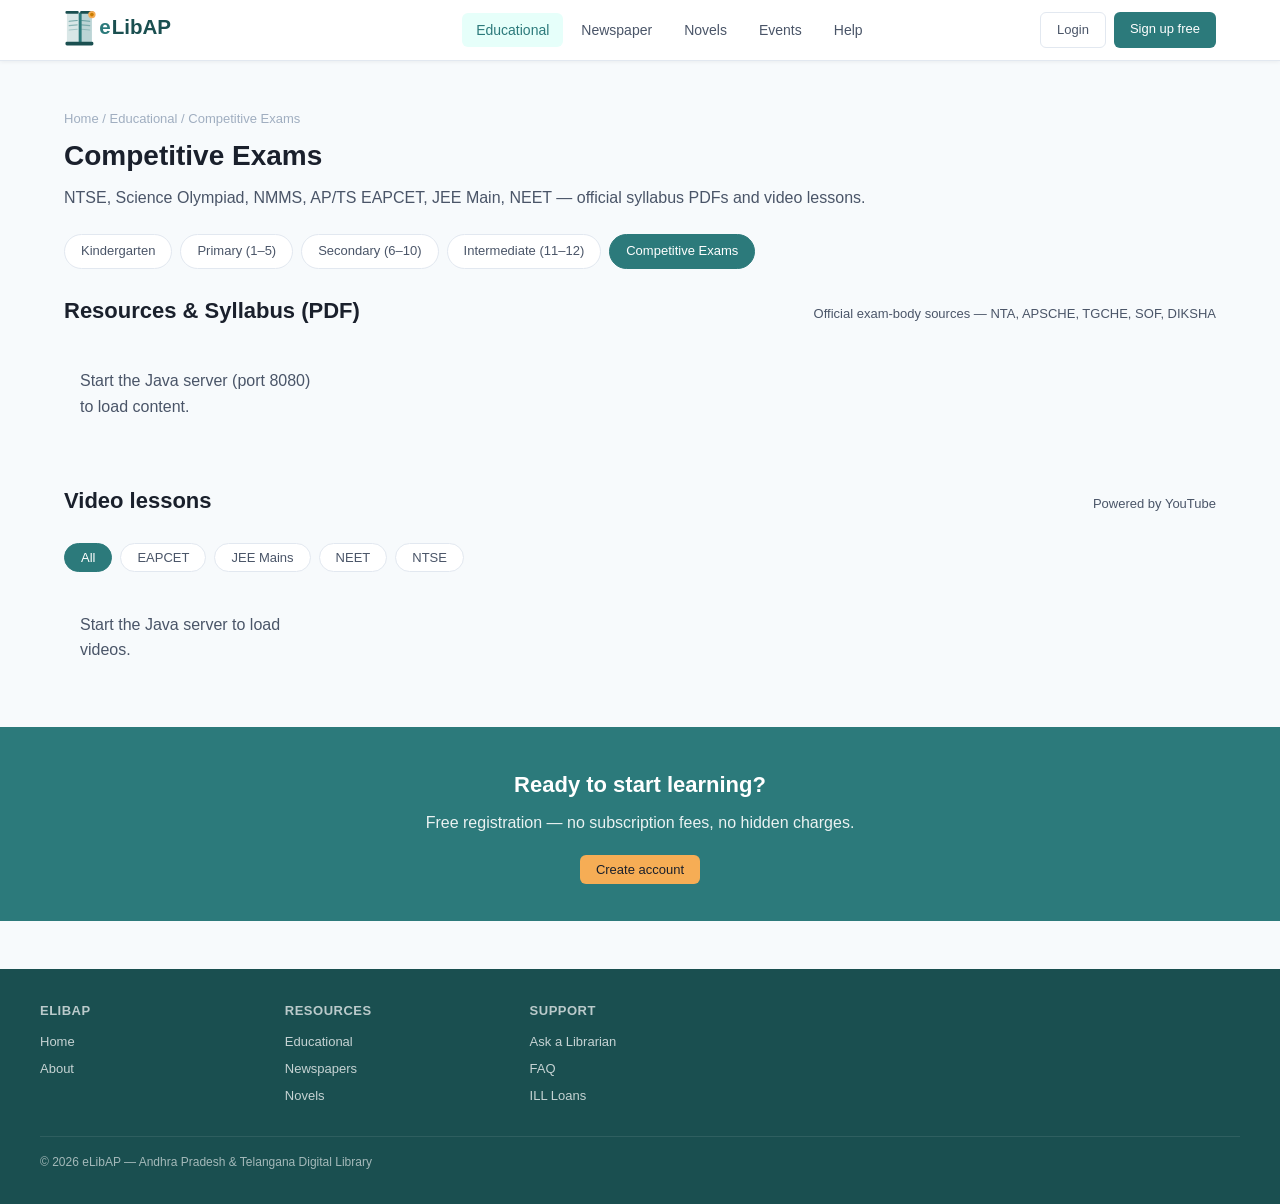
==== competitive.html @ 75661006 "changes in secondary and fix help" ====
<!DOCTYPE html>
<html lang="en">
<head>
  <meta charset="UTF-8">
  <meta name="viewport" content="width=device-width, initial-scale=1.0">
  <title>Competitive Exams — eLibAP</title>
  <link rel="stylesheet" href="css/styles.css">
</head>
<body>

<nav>
  <div class="nav-inner">
    <a href="index.html" class="nav-logo"><img src="css/logo.svg" alt="eLibAP" style="height:44px;width:auto;display:block;"></a>
    <div class="nav-links">
      <a href="educational.html" class="active">Educational</a>
      <a href="newspaper.html">Newspaper</a>
      <a href="novels.html">Novels</a>
      <a href="events.html">Events</a>
      <a href="help.html">Help</a>
    </div>
    <div class="nav-auth">
      <a href="#" class="btn-ghost">Login</a>
      <a href="#" class="btn-primary">Sign up free</a>
    </div>
  </div>
</nav>

<div class="section">
  <p style="font-size:13px;color:var(--text-light);margin-bottom:4px;">
    <a href="index.html" style="color:var(--text-light);text-decoration:none;">Home</a> /
    <a href="educational.html" style="color:var(--text-light);text-decoration:none;">Educational</a> / Competitive Exams
  </p>
  <h1 style="font-size:28px;font-weight:bold;margin-bottom:6px;">Competitive Exams</h1>
  <p style="color:var(--text-mid);margin-bottom:24px;">NTSE, Science Olympiad, NMMS, AP/TS EAPCET, JEE Main, NEET — official syllabus PDFs and video lessons.</p>

  <!-- Stage sub-nav -->
  <div class="filter-tabs">
    <a href="kindergarten.html" class="filter-tab">Kindergarten</a>
    <a href="primary.html" class="filter-tab">Primary (1–5)</a>
    <a href="secondary.html" class="filter-tab">Secondary (6–10)</a>
    <a href="intermediate.html" class="filter-tab">Intermediate (11–12)</a>
    <a href="competitive.html" class="filter-tab active">Competitive Exams</a>
  </div>

  <!-- Resources & Syllabus -->
  <div class="section-header">
    <h2>Resources &amp; Syllabus (PDF)</h2>
    <span style="font-size:13px;color:var(--text-mid);">Official exam-body sources — NTA, APSCHE, TGCHE, SOF, DIKSHA</span>
  </div>
  <div id="resourceGrid" class="card-grid" style="margin-bottom:48px;">
    <div class="loading">Loading…</div>
  </div>

  <!-- Video lessons -->
  <div class="section-header">
    <h2>Video lessons</h2>
    <span style="font-size:13px;color:var(--text-mid);">Powered by YouTube</span>
  </div>

  <div class="filter-tabs" id="videoTabs">
    <button class="filter-tab active" data-filter="all">All</button>
    <button class="filter-tab" data-filter="EAPCET">EAPCET</button>
    <button class="filter-tab" data-filter="JEE">JEE Mains</button>
    <button class="filter-tab" data-filter="NEET">NEET</button>
    <button class="filter-tab" data-filter="NTSE">NTSE</button>
  </div>

  <div id="videoGrid" class="card-grid">
    <div class="loading">Loading videos…</div>
  </div>
</div>

<!-- CTA -->
<div style="background:var(--teal-600);color:white;text-align:center;padding:40px 24px;">
  <h2 style="font-size:22px;margin-bottom:8px;">Ready to start learning?</h2>
  <p style="opacity:0.9;margin-bottom:20px;">Free registration — no subscription fees, no hidden charges.</p>
  <a href="#" onclick="openSignup();return false;" class="btn-primary" style="background:var(--amber-400);color:var(--text-dark);">Create account</a>
</div>

<footer>
  <div class="footer-inner">
    <div class="footer-grid">
      <div class="footer-col"><h4>eLibAP</h4><a href="index.html">Home</a><a href="#">About</a></div>
      <div class="footer-col"><h4>Resources</h4><a href="educational.html">Educational</a><a href="newspaper.html">Newspapers</a><a href="novels.html">Novels</a></div>
      <div class="footer-col"><h4>Support</h4><a href="#">Ask a Librarian</a><a href="#">FAQ</a><a href="#">ILL Loans</a></div>
    </div>
    <div class="footer-bottom">© 2026 eLibAP — Andhra Pradesh &amp; Telangana Digital Library</div>
  </div>
</footer>

<script>
  const API = 'http://localhost:8080/api';
  let allVideos = [];

  function renderResources(list) {
    const grid = document.getElementById('resourceGrid');
    if (!list.length) { grid.innerHTML = '<p style="color:var(--text-mid);padding:16px;">No resources found.</p>'; return; }
    grid.innerHTML = list.map(c => `
      <div class="card">
        <span class="card-badge badge-hot">COMPETITIVE</span>
        <h3>${c.name}</h3>
        <p>${c.description}</p>
        <div class="card-actions">
          ${c.pdfUrl ? `<a href="${c.pdfUrl}" target="_blank" class="btn-card-primary">📄 Download Syllabus PDF</a>` : ''}
          <a href="${c.resourceUrl}" target="_blank" class="btn-card-ghost">${c.pdfUrl ? 'Official Site' : 'Visit Resource'}</a>
          <a href="${c.youtubePlaylist}" target="_blank" class="btn-card-ghost">YouTube</a>
        </div>
      </div>`).join('');
  }

  function renderVideos(filter) {
    const grid = document.getElementById('videoGrid');
    const competitive = allVideos.filter(v => v.board === 'Competitive');
    const filtered = filter === 'all' ? competitive : competitive.filter(v => v.title.toUpperCase().includes(filter));
    if (!filtered.length) { grid.innerHTML = '<p style="color:var(--text-mid);padding:16px;">No videos found.</p>'; return; }
    grid.innerHTML = filtered.map(v => `
      <div class="card">
        <span class="card-badge badge-free">VIDEO</span>
        <div class="video-wrapper" style="margin-bottom:12px;">
          <iframe src="https://www.youtube-nocookie.com/embed/${v.youtubeId}?rel=0&modestbranding=1" allowfullscreen loading="lazy"></iframe>
        </div>
        <h3>${v.title}</h3>
        <p>${v.chapter} · ${v.duration} · ${v.language}</p>
      </div>`).join('');
  }

  document.getElementById('videoTabs').addEventListener('click', e => {
    if (!e.target.matches('.filter-tab')) return;
    document.querySelectorAll('#videoTabs .filter-tab').forEach(t => t.classList.remove('active'));
    e.target.classList.add('active');
    renderVideos(e.target.dataset.filter);
  });

  fetch(`${API}/educational`)
    .then(r => r.json())
    .then(data => renderResources(data.competitive))
    .catch(() => { document.getElementById('resourceGrid').innerHTML = '<p style="color:var(--text-mid);padding:16px;">Start the Java server (port 8080) to load content.</p>'; });

  fetch(`${API}/videos`)
    .then(r => r.json())
    .then(data => { allVideos = data; renderVideos('all'); })
    .catch(() => { document.getElementById('videoGrid').innerHTML = '<p style="color:var(--text-mid);padding:16px;">Start the Java server to load videos.</p>'; });
</script>
<script src="js/auth.js"></script>
</body>
</html>
---- css/styles.css ----
:root {
  --teal-400: #38b2ac;
  --teal-600: #2c7a7b;
  --teal-800: #1a4f50;
  --blue-600: #2b6cb0;
  --amber-400: #f6ad55;
  --coral-600: #e53e3e;
  --text-dark: #1a202c;
  --text-mid: #4a5568;
  --text-light: #a0aec0;
  --surface: #f7fafc;
  --border: #e2e8f0;
  --white: #ffffff;
}

* { box-sizing: border-box; margin: 0; padding: 0; }

body {
  font-family: Arial, sans-serif;
  background: var(--surface);
  color: var(--text-dark);
  line-height: 1.6;
}

/* NAV */
nav {
  background: var(--white);
  border-bottom: 1px solid var(--border);
  position: sticky;
  top: 0;
  z-index: 100;
  box-shadow: 0 1px 4px rgba(0,0,0,0.06);
}
.nav-inner {
  max-width: 1200px;
  margin: 0 auto;
  padding: 0 24px;
  display: flex;
  align-items: center;
  justify-content: space-between;
  height: 60px;
}
.nav-logo {
  font-size: 22px;
  font-weight: bold;
  color: var(--teal-600);
  text-decoration: none;
  display: flex;
  align-items: center;
  gap: 8px;
}
.nav-logo span { color: var(--teal-400); }
.nav-links { display: flex; align-items: center; gap: 4px; }
.nav-links a {
  padding: 6px 14px;
  border-radius: 6px;
  text-decoration: none;
  color: var(--text-mid);
  font-size: 14px;
  font-weight: 500;
  transition: background 0.15s, color 0.15s;
}
.nav-links a:hover, .nav-links a.active {
  background: #e6fffa;
  color: var(--teal-600);
}
.nav-auth { display: flex; gap: 8px; }
.btn-ghost {
  padding: 7px 16px;
  border: 1px solid var(--border);
  border-radius: 6px;
  background: none;
  font-size: 13px;
  cursor: pointer;
  color: var(--text-mid);
  text-decoration: none;
  font-weight: 500;
}
.btn-primary {
  padding: 7px 16px;
  background: var(--teal-600);
  color: var(--white);
  border: none;
  border-radius: 6px;
  font-size: 13px;
  cursor: pointer;
  text-decoration: none;
  font-weight: 500;
  transition: background 0.15s;
}
.btn-primary:hover { background: var(--teal-800); }

/* HERO */
.hero {
  background: linear-gradient(135deg, var(--teal-600) 0%, var(--teal-800) 100%);
  color: var(--white);
  padding: 64px 24px;
  text-align: center;
}
.hero h1 { font-size: 36px; font-weight: bold; margin-bottom: 12px; }
.hero p { font-size: 18px; opacity: 0.9; margin-bottom: 32px; }
.search-bar {
  max-width: 600px;
  margin: 0 auto;
  display: flex;
  gap: 0;
  background: var(--white);
  border-radius: 8px;
  overflow: hidden;
  box-shadow: 0 4px 16px rgba(0,0,0,0.2);
}
.search-bar input {
  flex: 1;
  padding: 14px 20px;
  border: none;
  outline: none;
  font-size: 15px;
  color: var(--text-dark);
}
.search-bar button {
  padding: 14px 24px;
  background: var(--amber-400);
  border: none;
  cursor: pointer;
  font-size: 15px;
  font-weight: bold;
  color: var(--text-dark);
}

/* SECTION */
.section { max-width: 1200px; margin: 0 auto; padding: 48px 24px; }
.section-header {
  display: flex;
  align-items: baseline;
  justify-content: space-between;
  margin-bottom: 24px;
}
.section-header h2 { font-size: 22px; font-weight: bold; }
.section-header a { font-size: 14px; color: var(--teal-600); text-decoration: none; }
.section-header a:hover { text-decoration: underline; }

/* CARDS GRID */
.card-grid { display: grid; grid-template-columns: repeat(auto-fill, minmax(260px, 1fr)); gap: 20px; }
.card {
  background: var(--white);
  border: 1px solid var(--border);
  border-radius: 10px;
  padding: 20px;
  transition: box-shadow 0.15s, transform 0.15s;
}
.card:hover { box-shadow: 0 4px 16px rgba(0,0,0,0.1); transform: translateY(-2px); }
.card-badge {
  display: inline-block;
  font-size: 11px;
  font-weight: bold;
  padding: 2px 8px;
  border-radius: 4px;
  margin-bottom: 10px;
  letter-spacing: 0.5px;
}
.badge-new { background: #e6fffa; color: var(--teal-600); }
.badge-hot { background: #fff5f5; color: var(--coral-600); }
.badge-free { background: #ebf8ff; color: var(--blue-600); }
.badge-workshop { background: #fef3c7; color: #92400e; }
.badge-bookclub { background: #ede9fe; color: #5b21b6; }
.badge-podcast { background: #e0f2fe; color: #0369a1; }
.badge-notice { background: #fef9c3; color: #713f12; }
.card h3 { font-size: 15px; font-weight: bold; margin-bottom: 6px; }
.card p { font-size: 13px; color: var(--text-mid); margin-bottom: 4px; }
.card-actions { margin-top: 14px; display: flex; gap: 8px; }
.btn-card-primary {
  flex: 1;
  padding: 8px;
  background: var(--teal-600);
  color: var(--white);
  border: none;
  border-radius: 6px;
  font-size: 13px;
  cursor: pointer;
  text-align: center;
  text-decoration: none;
  font-weight: 500;
  display: block;
  transition: background 0.15s;
}
.btn-card-primary:hover { background: var(--teal-800); }
.btn-card-ghost {
  flex: 1;
  padding: 8px;
  border: 1px solid var(--border);
  background: none;
  border-radius: 6px;
  font-size: 13px;
  cursor: pointer;
  text-align: center;
  text-decoration: none;
  color: var(--text-mid);
  display: block;
}

/* CATEGORY TILES */
.tile-grid { display: grid; grid-template-columns: repeat(auto-fill, minmax(200px, 1fr)); gap: 16px; }
.tile {
  background: var(--white);
  border: 1px solid var(--border);
  border-radius: 10px;
  padding: 24px 16px;
  text-align: center;
  cursor: pointer;
  text-decoration: none;
  color: var(--text-dark);
  transition: box-shadow 0.15s, border-color 0.15s;
  display: block;
}
.tile:hover { border-color: var(--teal-400); box-shadow: 0 4px 12px rgba(56,178,172,0.15); }
.tile-icon { font-size: 32px; margin-bottom: 10px; }
.tile h3 { font-size: 14px; font-weight: bold; margin-bottom: 4px; }
.tile p { font-size: 12px; color: var(--text-mid); }

/* VIDEO EMBED */
.video-wrapper { position: relative; padding-bottom: 56.25%; height: 0; overflow: hidden; border-radius: 8px; }
.video-wrapper iframe { position: absolute; top: 0; left: 0; width: 100%; height: 100%; border: 0; }

/* FOOTER */
footer {
  background: var(--teal-800);
  color: var(--white);
  padding: 32px 24px;
  margin-top: 48px;
}
.footer-inner { max-width: 1200px; margin: 0 auto; }
.footer-grid { display: grid; grid-template-columns: repeat(auto-fill, minmax(200px, 1fr)); gap: 24px; margin-bottom: 24px; }
.footer-col h4 { font-size: 13px; font-weight: bold; margin-bottom: 10px; opacity: 0.7; letter-spacing: 0.5px; text-transform: uppercase; }
.footer-col a { display: block; color: rgba(255,255,255,0.75); font-size: 13px; margin-bottom: 6px; text-decoration: none; }
.footer-col a:hover { color: var(--white); }
.footer-bottom { border-top: 1px solid rgba(255,255,255,0.15); padding-top: 16px; font-size: 12px; opacity: 0.6; }

/* LOADING */
.loading { text-align: center; padding: 48px; color: var(--text-light); font-size: 15px; }

/* FILTER TABS */
.filter-tabs { display: flex; gap: 8px; flex-wrap: wrap; margin-bottom: 24px; }
.filter-tab {
  padding: 6px 16px;
  border-radius: 20px;
  border: 1px solid var(--border);
  background: var(--white);
  font-size: 13px;
  cursor: pointer;
  color: var(--text-mid);
  font-weight: 500;
  text-decoration: none;
  display: inline-block;
  transition: all 0.15s;
}
.filter-tab.active, .filter-tab:hover {
  background: var(--teal-600);
  color: var(--white);
  border-color: var(--teal-600);
}

/* RESPONSIVE */
@media (max-width: 640px) {
  .hero h1 { font-size: 24px; }
  .hero p { font-size: 15px; }
  .nav-links { display: none; }
  .section { padding: 32px 16px; }
}
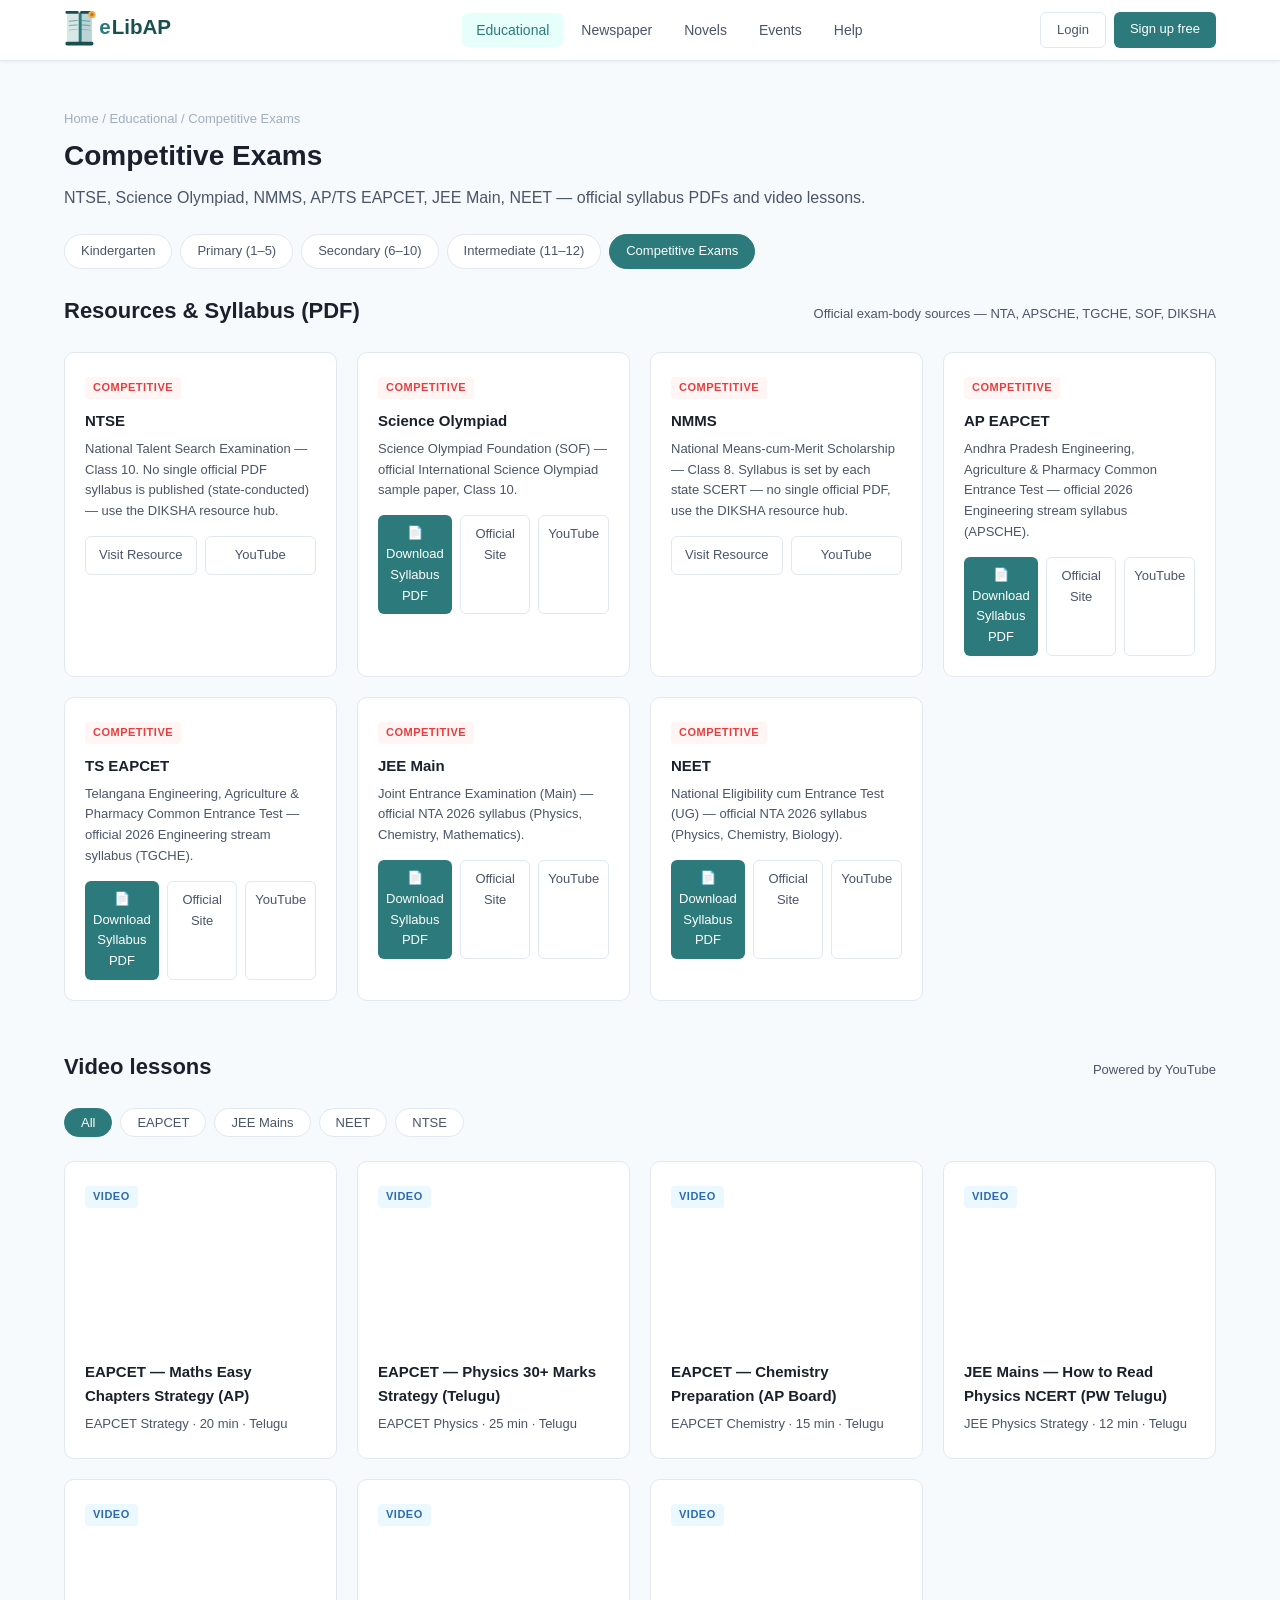
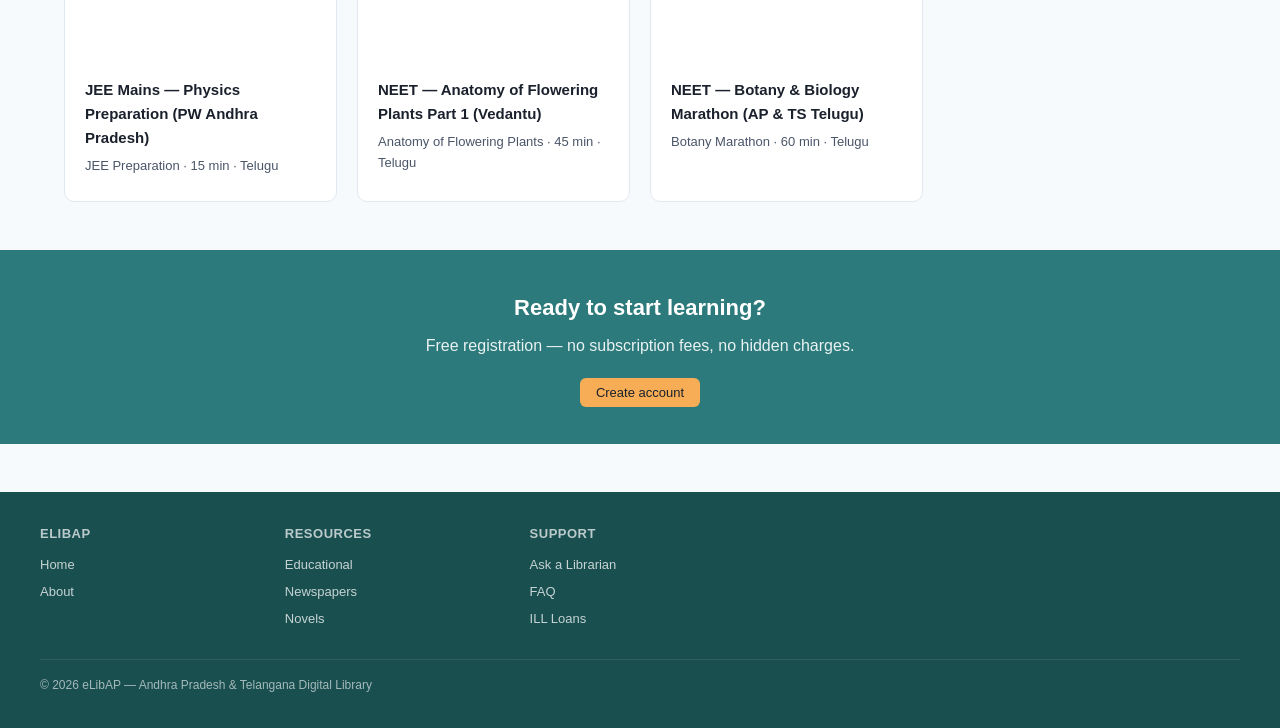
==== commit 03b6400d: "Make site fully static for Netlify, add mobile nav menu Switch every page from fetching the Java API" ====
--- a/competitive.html
+++ b/competitive.html
@@ -11,6 +11,7 @@
 <nav>
   <div class="nav-inner">
     <a href="index.html" class="nav-logo"><img src="css/logo.svg" alt="eLibAP" style="height:44px;width:auto;display:block;"></a>
+    <button class="nav-toggle" onclick="toggleMobileNav()" aria-label="Toggle menu">☰</button>
     <div class="nav-links">
       <a href="educational.html" class="active">Educational</a>
       <a href="newspaper.html">Newspaper</a>
@@ -89,7 +90,7 @@
 </footer>
 
 <script>
-  const API = 'http://localhost:8080/api';
+  const API = 'data';
   let allVideos = [];
 
   function renderResources(list) {
@@ -131,15 +132,15 @@
     renderVideos(e.target.dataset.filter);
   });
 
-  fetch(`${API}/educational`)
+  fetch(`${API}/educational.json`)
     .then(r => r.json())
     .then(data => renderResources(data.competitive))
-    .catch(() => { document.getElementById('resourceGrid').innerHTML = '<p style="color:var(--text-mid);padding:16px;">Start the Java server (port 8080) to load content.</p>'; });
+    .catch(() => { document.getElementById('resourceGrid').innerHTML = '<p style="color:var(--text-mid);padding:16px;">Failed to load content. Please refresh the page.</p>'; });
 
-  fetch(`${API}/videos`)
+  fetch(`${API}/videos.json`)
     .then(r => r.json())
     .then(data => { allVideos = data; renderVideos('all'); })
-    .catch(() => { document.getElementById('videoGrid').innerHTML = '<p style="color:var(--text-mid);padding:16px;">Start the Java server to load videos.</p>'; });
+    .catch(() => { document.getElementById('videoGrid').innerHTML = '<p style="color:var(--text-mid);padding:16px;">Failed to load videos. Please refresh the page.</p>'; });
 </script>
 <script src="js/auth.js"></script>
 </body>
--- a/css/styles.css
+++ b/css/styles.css
@@ -65,6 +65,16 @@
   color: var(--teal-600);
 }
 .nav-auth { display: flex; gap: 8px; }
+.nav-toggle {
+  display: none;
+  background: none;
+  border: none;
+  font-size: 26px;
+  line-height: 1;
+  cursor: pointer;
+  color: var(--text-dark);
+  padding: 4px 8px;
+}
 .btn-ghost {
   padding: 7px 16px;
   border: 1px solid var(--border);
@@ -263,6 +273,23 @@
 @media (max-width: 640px) {
   .hero h1 { font-size: 24px; }
   .hero p { font-size: 15px; }
-  .nav-links { display: none; }
   .section { padding: 32px 16px; }
-}
+
+  .nav-inner { flex-wrap: wrap; height: auto; min-height: 60px; }
+  .nav-toggle { display: block; order: 2; }
+  .nav-auth { order: 3; }
+  .nav-links {
+    display: none;
+    order: 4;
+    width: 100%;
+    flex-direction: column;
+    align-items: stretch;
+    gap: 2px;
+    padding: 8px 0 4px;
+    background: var(--white);
+    border-top: 1px solid var(--border);
+    margin-top: 8px;
+  }
+  .nav-links.open { display: flex; }
+  .nav-links a { padding: 10px 12px; }
+}
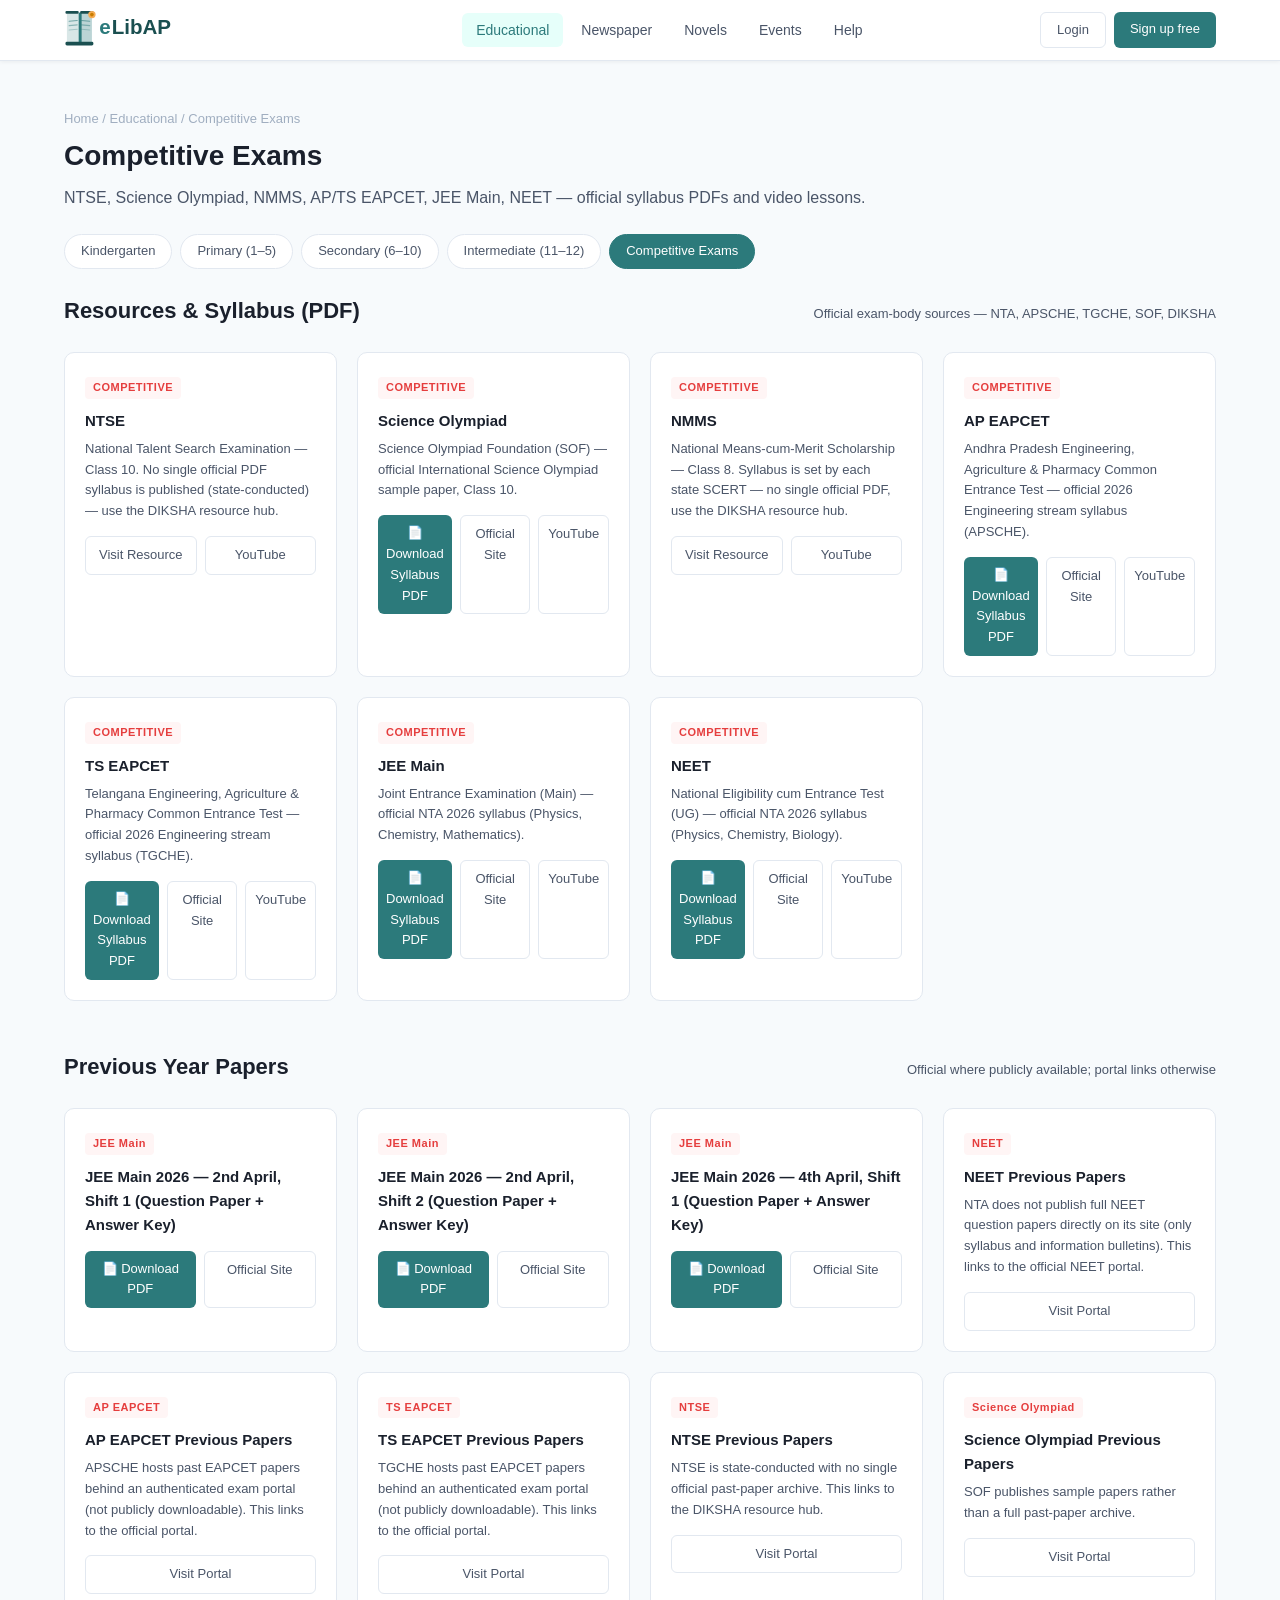
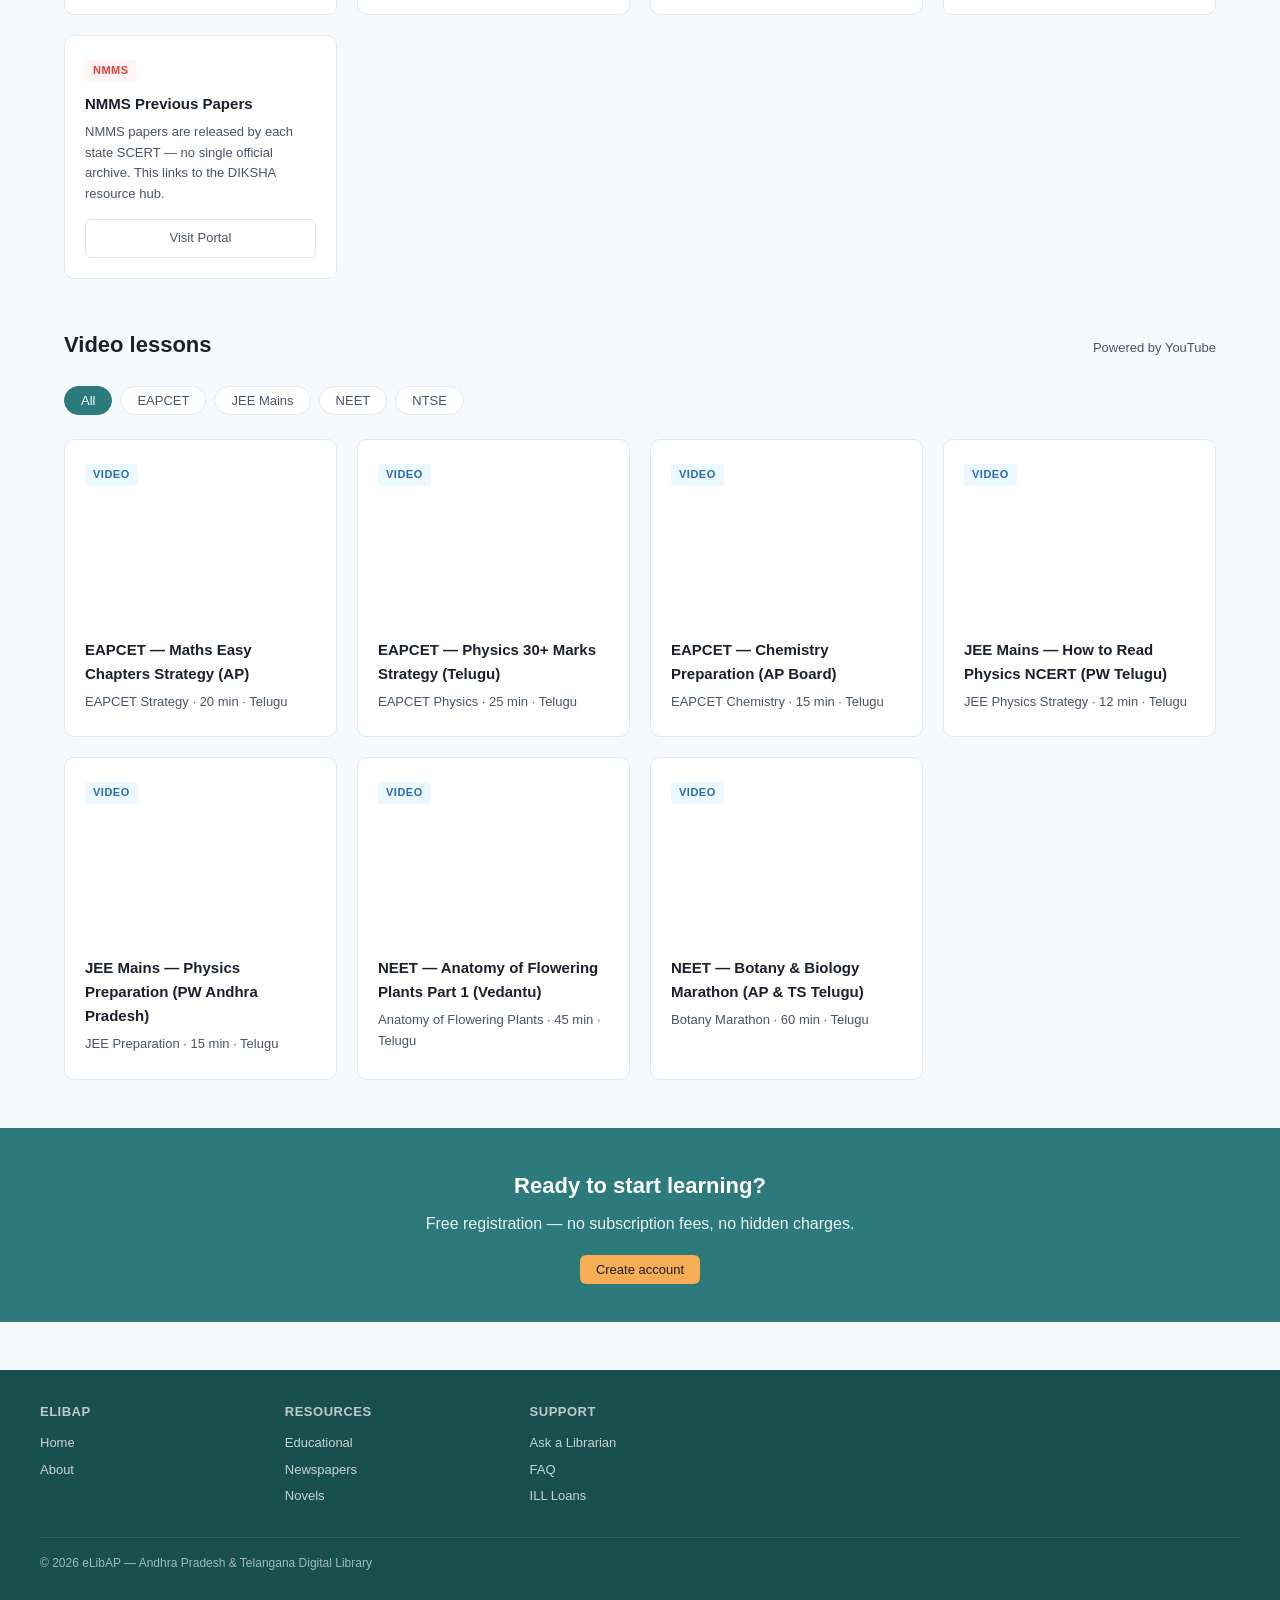
==== commit 249d2848: "Add Intermediate streams, previous year papers, and novel genres - Intermediate: 18 verified BIEAP t" ====
--- a/competitive.html
+++ b/competitive.html
@@ -50,6 +50,15 @@
   </div>
   <div id="resourceGrid" class="card-grid" style="margin-bottom:48px;">
     <div class="loading">Loading…</div>
+  </div>
+
+  <!-- Previous Year Papers -->
+  <div class="section-header">
+    <h2>Previous Year Papers</h2>
+    <span style="font-size:13px;color:var(--text-mid);">Official where publicly available; portal links otherwise</span>
+  </div>
+  <div id="papersGrid" class="card-grid" style="margin-bottom:48px;">
+    <div class="loading">Loading papers…</div>
   </div>
 
   <!-- Video lessons -->
@@ -109,6 +118,21 @@
       </div>`).join('');
   }
 
+  function renderPreviousPapers(list) {
+    const grid = document.getElementById('papersGrid');
+    if (!list.length) { grid.innerHTML = '<p style="color:var(--text-mid);padding:16px;">No papers found.</p>'; return; }
+    grid.innerHTML = list.map(p => `
+      <div class="card">
+        <span class="card-badge badge-hot">${p.exam}</span>
+        <h3>${p.title}</h3>
+        ${p.description ? `<p>${p.description}</p>` : ''}
+        <div class="card-actions">
+          ${p.pdfUrl ? `<a href="${p.pdfUrl}" target="_blank" class="btn-card-primary">📄 Download PDF</a>` : ''}
+          <a href="${p.readUrl}" target="_blank" class="btn-card-ghost">${p.pdfUrl ? 'Official Site' : 'Visit Portal'}</a>
+        </div>
+      </div>`).join('');
+  }
+
   function renderVideos(filter) {
     const grid = document.getElementById('videoGrid');
     const competitive = allVideos.filter(v => v.board === 'Competitive');
@@ -134,8 +158,14 @@
 
   fetch(`${API}/educational.json`)
     .then(r => r.json())
-    .then(data => renderResources(data.competitive))
-    .catch(() => { document.getElementById('resourceGrid').innerHTML = '<p style="color:var(--text-mid);padding:16px;">Failed to load content. Please refresh the page.</p>'; });
+    .then(data => {
+      renderResources(data.competitive);
+      renderPreviousPapers(data.previousPapers.competitive);
+    })
+    .catch(() => {
+      document.getElementById('resourceGrid').innerHTML = '<p style="color:var(--text-mid);padding:16px;">Failed to load content. Please refresh the page.</p>';
+      document.getElementById('papersGrid').innerHTML = '<p style="color:var(--text-mid);padding:16px;">Failed to load content. Please refresh the page.</p>';
+    });
 
   fetch(`${API}/videos.json`)
     .then(r => r.json())
